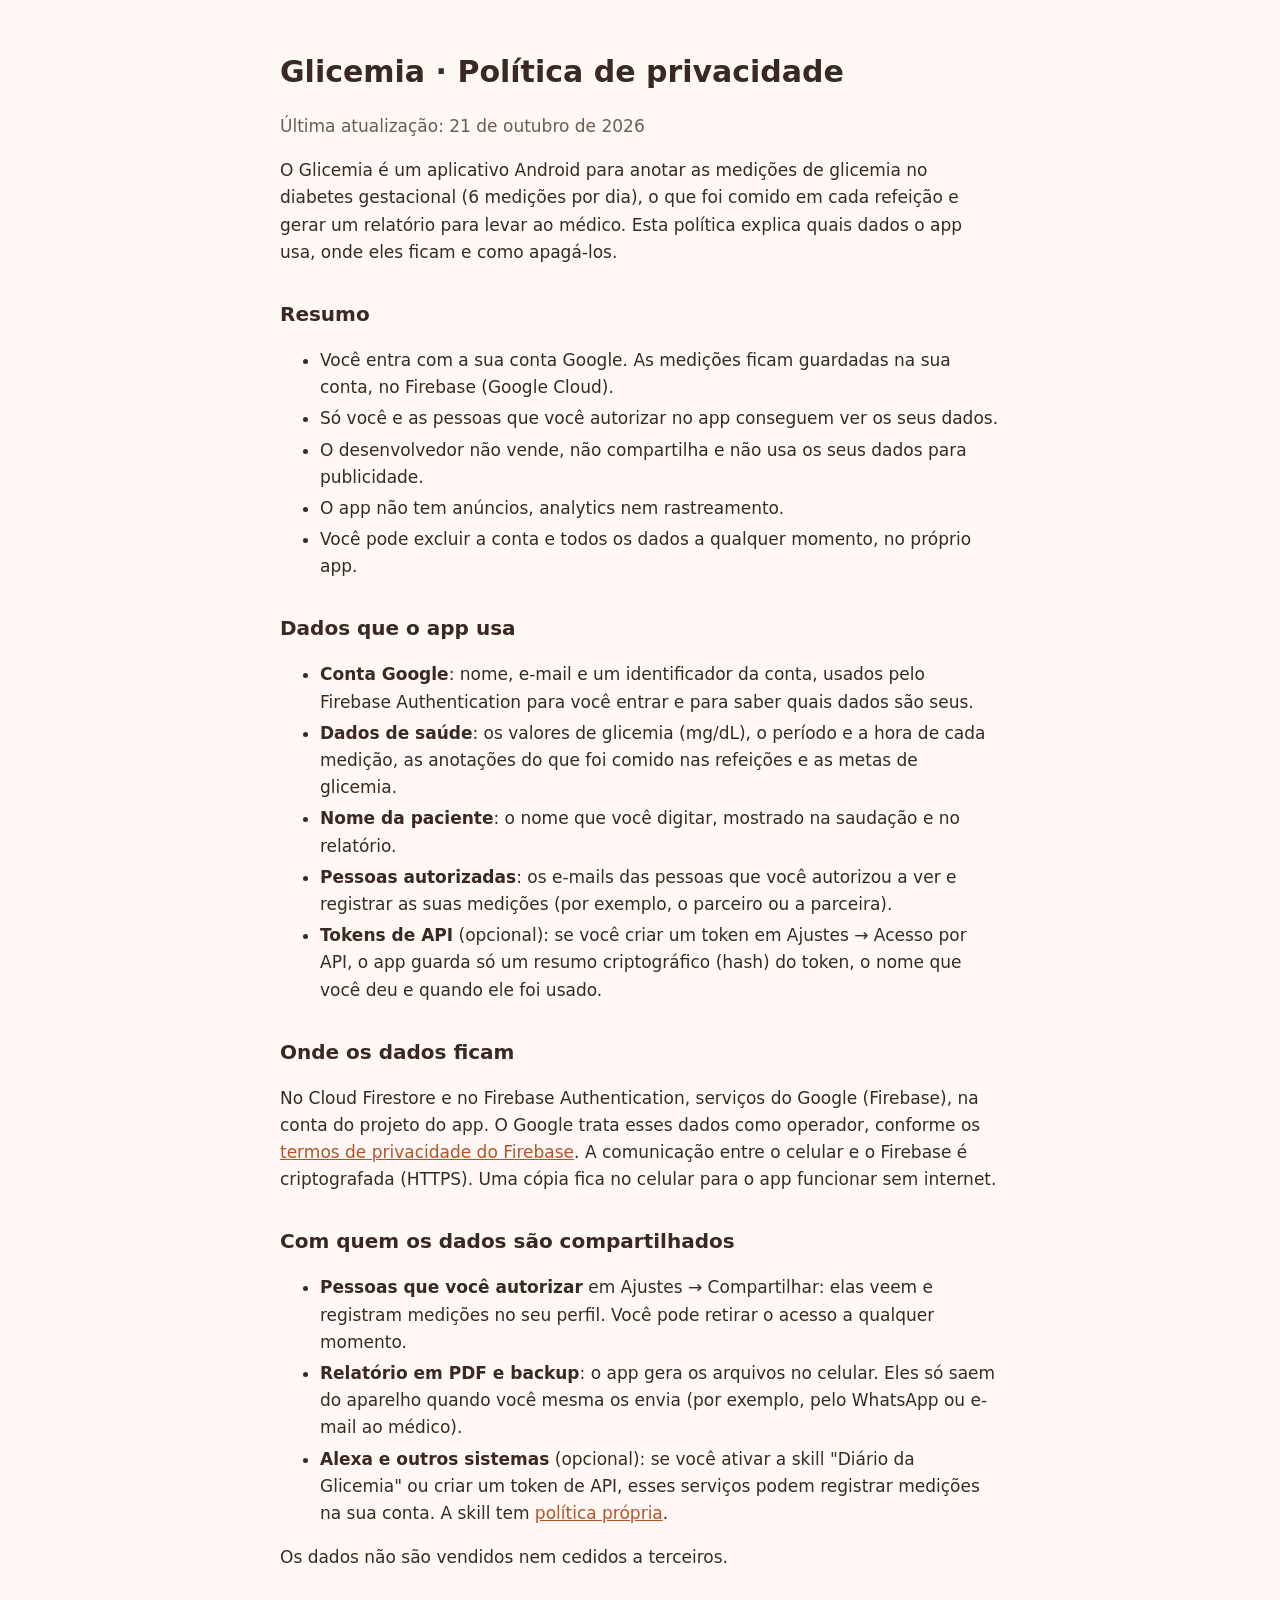
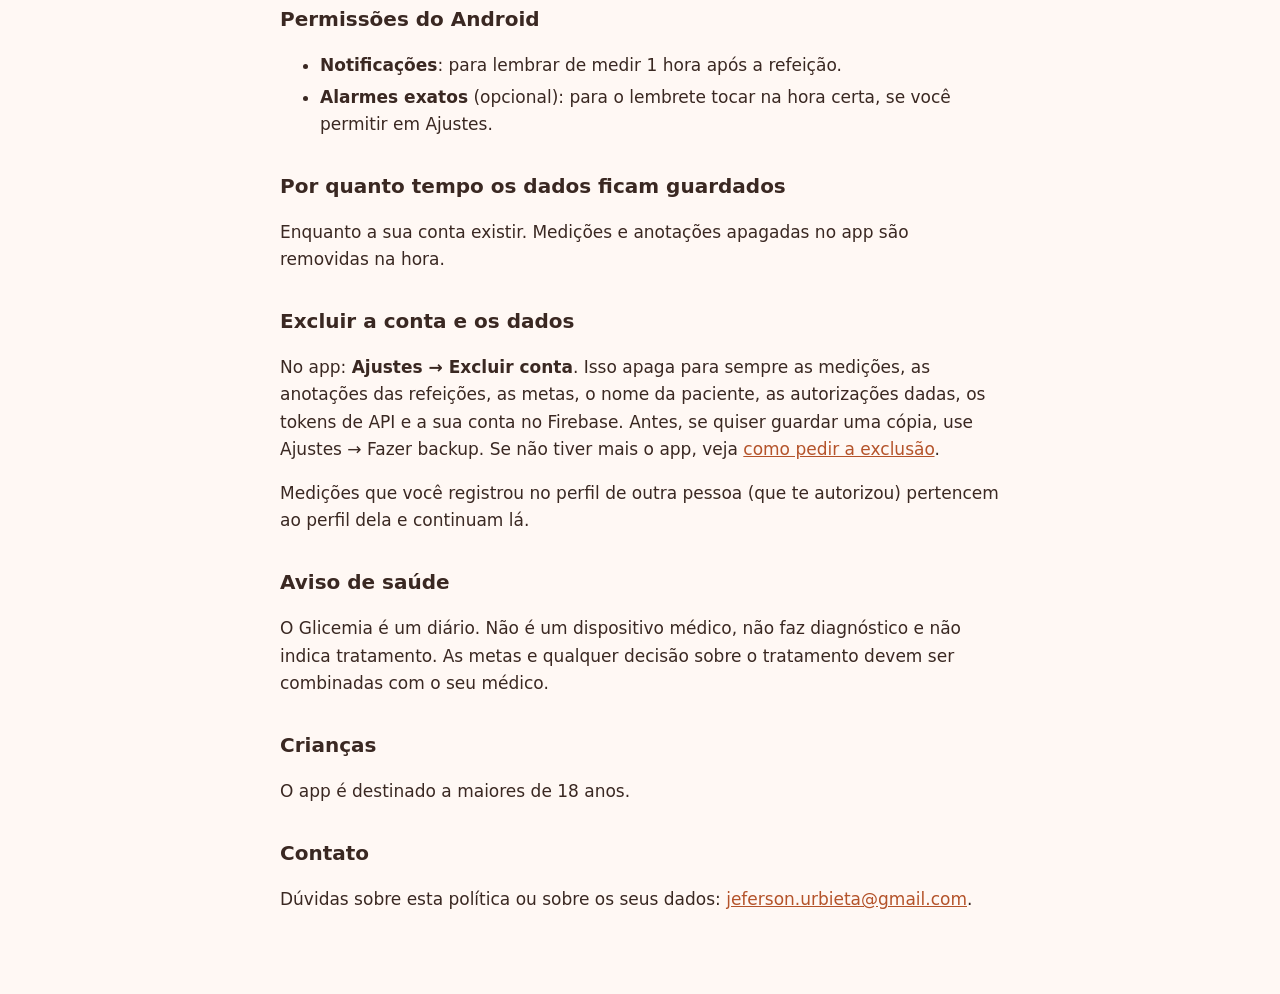
==== privacidade.html @ 5bdb145a "Política de privacidade e exclusão de conta do app Glicemia Co-Authored-By: Claude Opus 5.5 <noreply" ====
<!doctype html>
<html lang="pt-BR">
<head>
<meta charset="utf-8">
<meta name="viewport" content="width=device-width, initial-scale=1">
<title>Glicemia · Política de privacidade</title>
<link rel="stylesheet" href="style.css">
</head>
<body>
<main>
<h1>Glicemia · Política de privacidade</h1>
<p class="muted">Última atualização: 21 de outubro de 2026</p>

<p>O Glicemia é um aplicativo Android para anotar as medições de glicemia no diabetes gestacional (6 medições por
dia), o que foi comido em cada refeição e gerar um relatório para levar ao médico. Esta política explica quais dados
o app usa, onde eles ficam e como apagá-los.</p>

<h2>Resumo</h2>
<ul>
  <li>Você entra com a sua conta Google. As medições ficam guardadas na sua conta, no Firebase (Google Cloud).</li>
  <li>Só você e as pessoas que você autorizar no app conseguem ver os seus dados.</li>
  <li>O desenvolvedor não vende, não compartilha e não usa os seus dados para publicidade.</li>
  <li>O app não tem anúncios, analytics nem rastreamento.</li>
  <li>Você pode excluir a conta e todos os dados a qualquer momento, no próprio app.</li>
</ul>

<h2>Dados que o app usa</h2>
<ul>
  <li><strong>Conta Google</strong>: nome, e-mail e um identificador da conta, usados pelo Firebase Authentication para
    você entrar e para saber quais dados são seus.</li>
  <li><strong>Dados de saúde</strong>: os valores de glicemia (mg/dL), o período e a hora de cada medição, as
    anotações do que foi comido nas refeições e as metas de glicemia.</li>
  <li><strong>Nome da paciente</strong>: o nome que você digitar, mostrado na saudação e no relatório.</li>
  <li><strong>Pessoas autorizadas</strong>: os e-mails das pessoas que você autorizou a ver e registrar as suas
    medições (por exemplo, o parceiro ou a parceira).</li>
  <li><strong>Tokens de API</strong> (opcional): se você criar um token em Ajustes → Acesso por API, o app guarda só
    um resumo criptográfico (hash) do token, o nome que você deu e quando ele foi usado.</li>
</ul>

<h2>Onde os dados ficam</h2>
<p>No Cloud Firestore e no Firebase Authentication, serviços do Google (Firebase), na conta do projeto do app. O
Google trata esses dados como operador, conforme os
<a href="https://firebase.google.com/support/privacy">termos de privacidade do Firebase</a>. A comunicação entre o
celular e o Firebase é criptografada (HTTPS). Uma cópia fica no celular para o app funcionar sem internet.</p>

<h2>Com quem os dados são compartilhados</h2>
<ul>
  <li><strong>Pessoas que você autorizar</strong> em Ajustes → Compartilhar: elas veem e registram medições no seu
    perfil. Você pode retirar o acesso a qualquer momento.</li>
  <li><strong>Relatório em PDF e backup</strong>: o app gera os arquivos no celular. Eles só saem do aparelho quando
    você mesma os envia (por exemplo, pelo WhatsApp ou e-mail ao médico).</li>
  <li><strong>Alexa e outros sistemas</strong> (opcional): se você ativar a skill "Diário da Glicemia" ou criar um
    token de API, esses serviços podem registrar medições na sua conta. A skill tem
    <a href="https://glicemia-gestacional-553d8.web.app/privacidade.html">política própria</a>.</li>
</ul>
<p>Os dados não são vendidos nem cedidos a terceiros.</p>

<h2>Permissões do Android</h2>
<ul>
  <li><strong>Notificações</strong>: para lembrar de medir 1 hora após a refeição.</li>
  <li><strong>Alarmes exatos</strong> (opcional): para o lembrete tocar na hora certa, se você permitir em Ajustes.</li>
</ul>

<h2>Por quanto tempo os dados ficam guardados</h2>
<p>Enquanto a sua conta existir. Medições e anotações apagadas no app são removidas na hora.</p>

<h2>Excluir a conta e os dados</h2>
<p>No app: <strong>Ajustes → Excluir conta</strong>. Isso apaga para sempre as medições, as anotações das
refeições, as metas, o nome da paciente, as autorizações dadas, os tokens de API e a sua conta no Firebase. Antes, se
quiser guardar uma cópia, use Ajustes → Fazer backup. Se não tiver mais o app, veja
<a href="excluir-conta.html">como pedir a exclusão</a>.</p>
<p>Medições que você registrou no perfil de outra pessoa (que te autorizou) pertencem ao perfil dela e continuam lá.</p>

<h2>Aviso de saúde</h2>
<p>O Glicemia é um diário. Não é um dispositivo médico, não faz diagnóstico e não indica tratamento. As metas e
qualquer decisão sobre o tratamento devem ser combinadas com o seu médico.</p>

<h2>Crianças</h2>
<p>O app é destinado a maiores de 18 anos.</p>

<h2>Contato</h2>
<p>Dúvidas sobre esta política ou sobre os seus dados: <a href="mailto:jeferson.urbieta@gmail.com">jeferson.urbieta@gmail.com</a>.</p>
</main>
</body>
</html>
---- style.css ----
:root { color-scheme: light dark; --bg: #fff8f4; --fg: #3a2822; --muted: #6e5a52; --accent: #b4532a; }
@media (prefers-color-scheme: dark) { :root { --bg: #1b1513; --fg: #f2e6e0; --muted: #b9a69e; --accent: #f0a27c; } }
body { margin: 0; background: var(--bg); color: var(--fg); font: 17px/1.6 system-ui, -apple-system, "Segoe UI", Roboto, sans-serif; }
main { max-width: 720px; margin: 0 auto; padding: 48px 16px 64px; }
h1 { font-size: 30px; margin: 0 0 4px; }
h2 { font-size: 20px; margin: 32px 0 8px; }
.muted { color: var(--muted); }
a { color: var(--accent); }
li { margin: 4px 0; }
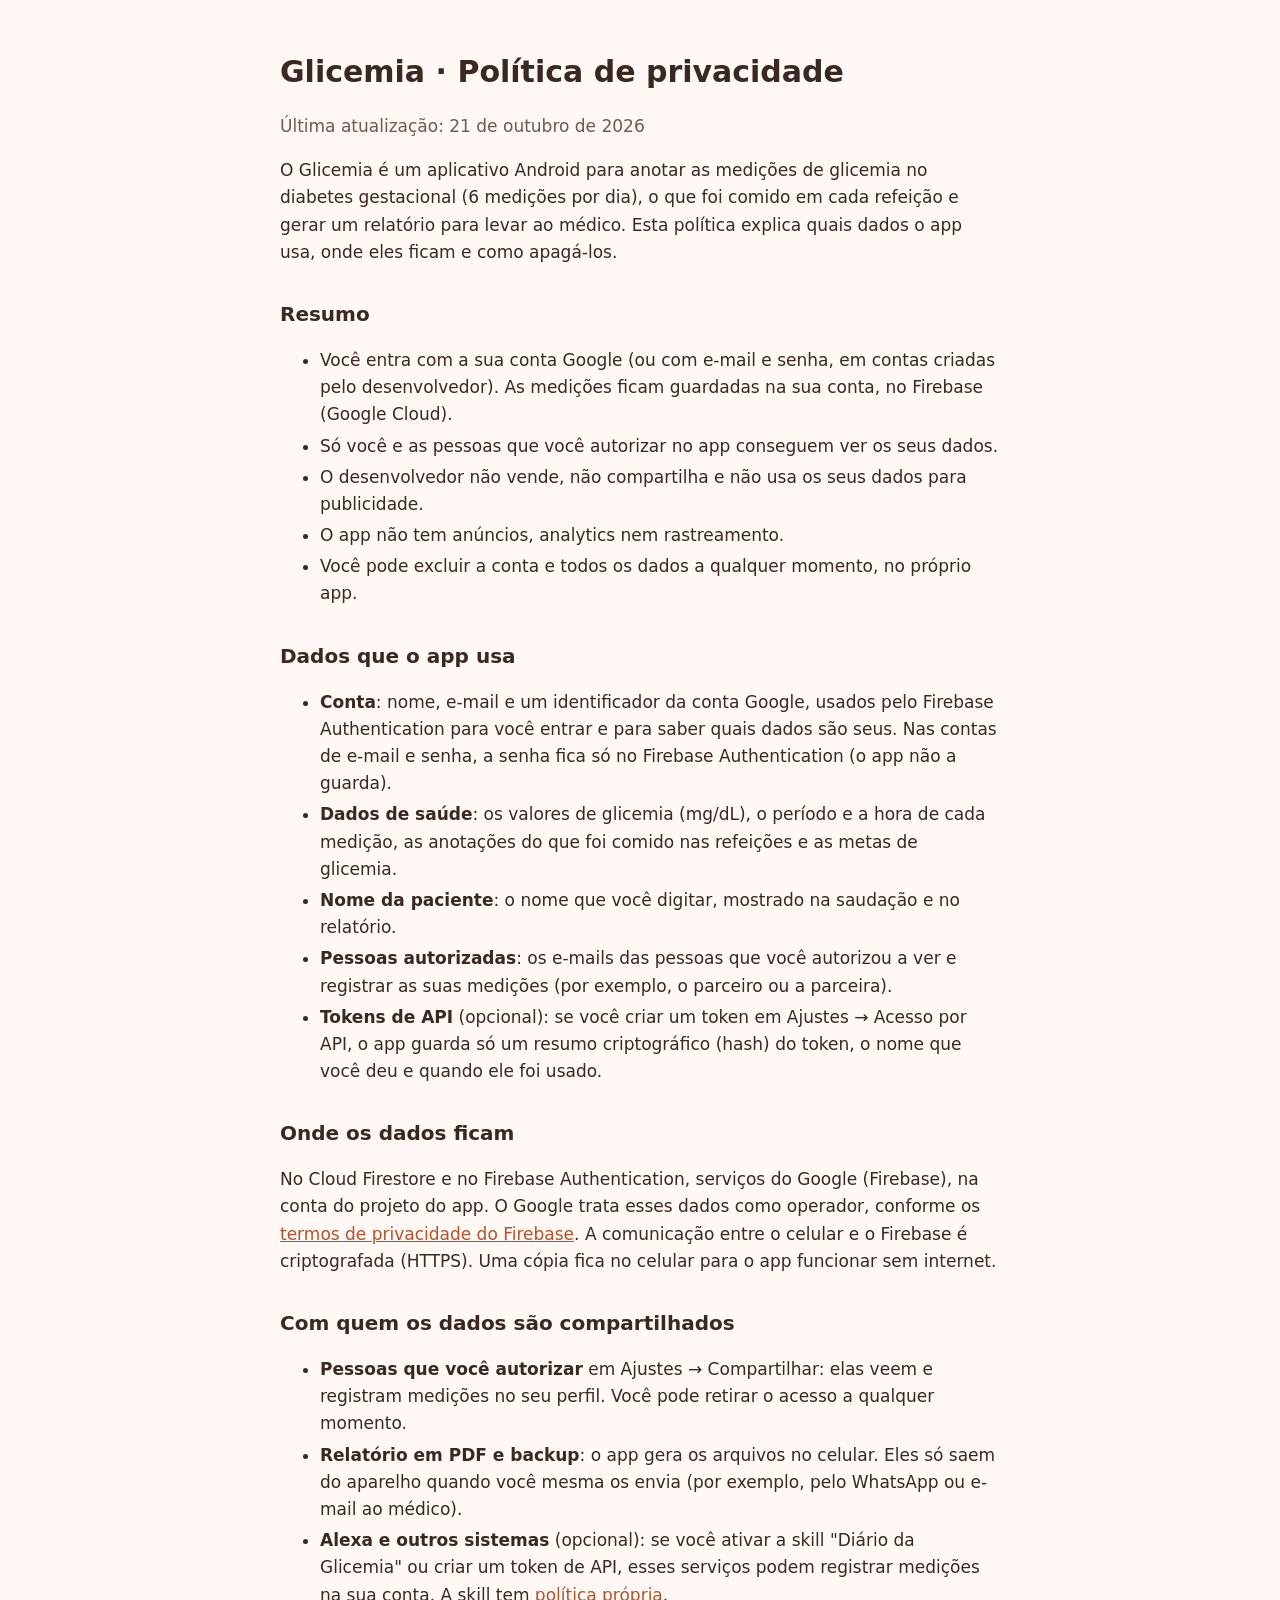
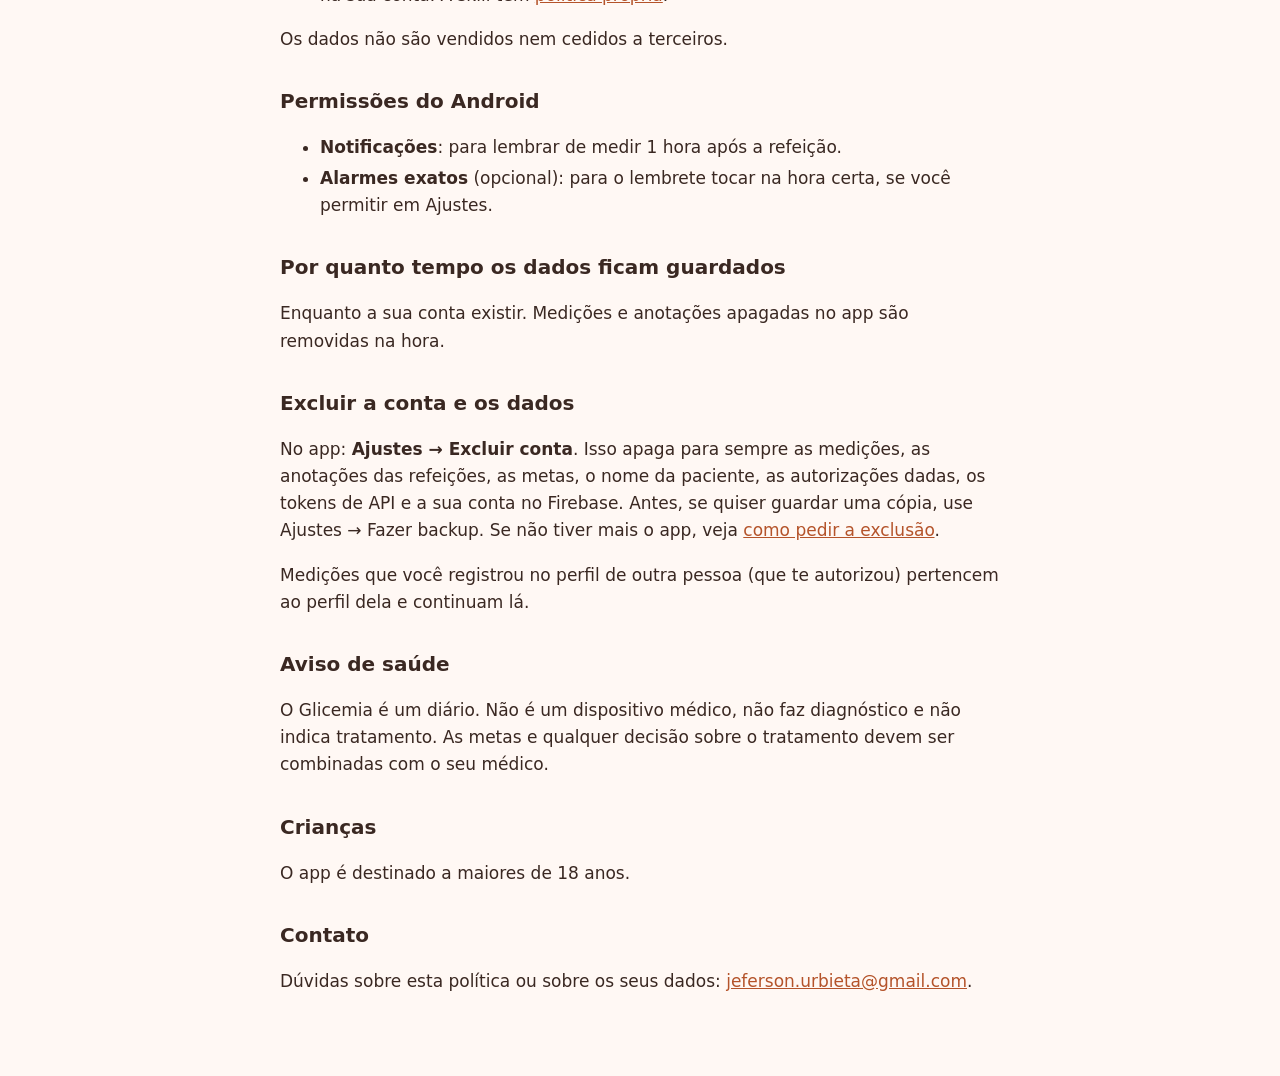
==== commit 5137eaf6: "Política e exclusão: login com e-mail e senha Co-Authored-By: Claude Opus 5.5 <noreply@anthropic.com" ====
--- a/privacidade.html
+++ b/privacidade.html
@@ -17,7 +17,8 @@
 
 <h2>Resumo</h2>
 <ul>
-  <li>Você entra com a sua conta Google. As medições ficam guardadas na sua conta, no Firebase (Google Cloud).</li>
+  <li>Você entra com a sua conta Google (ou com e-mail e senha, em contas criadas pelo desenvolvedor). As medições
+    ficam guardadas na sua conta, no Firebase (Google Cloud).</li>
   <li>Só você e as pessoas que você autorizar no app conseguem ver os seus dados.</li>
   <li>O desenvolvedor não vende, não compartilha e não usa os seus dados para publicidade.</li>
   <li>O app não tem anúncios, analytics nem rastreamento.</li>
@@ -26,8 +27,9 @@
 
 <h2>Dados que o app usa</h2>
 <ul>
-  <li><strong>Conta Google</strong>: nome, e-mail e um identificador da conta, usados pelo Firebase Authentication para
-    você entrar e para saber quais dados são seus.</li>
+  <li><strong>Conta</strong>: nome, e-mail e um identificador da conta Google, usados pelo Firebase Authentication
+    para você entrar e para saber quais dados são seus. Nas contas de e-mail e senha, a senha fica só no Firebase
+    Authentication (o app não a guarda).</li>
   <li><strong>Dados de saúde</strong>: os valores de glicemia (mg/dL), o período e a hora de cada medição, as
     anotações do que foi comido nas refeições e as metas de glicemia.</li>
   <li><strong>Nome da paciente</strong>: o nome que você digitar, mostrado na saudação e no relatório.</li>
